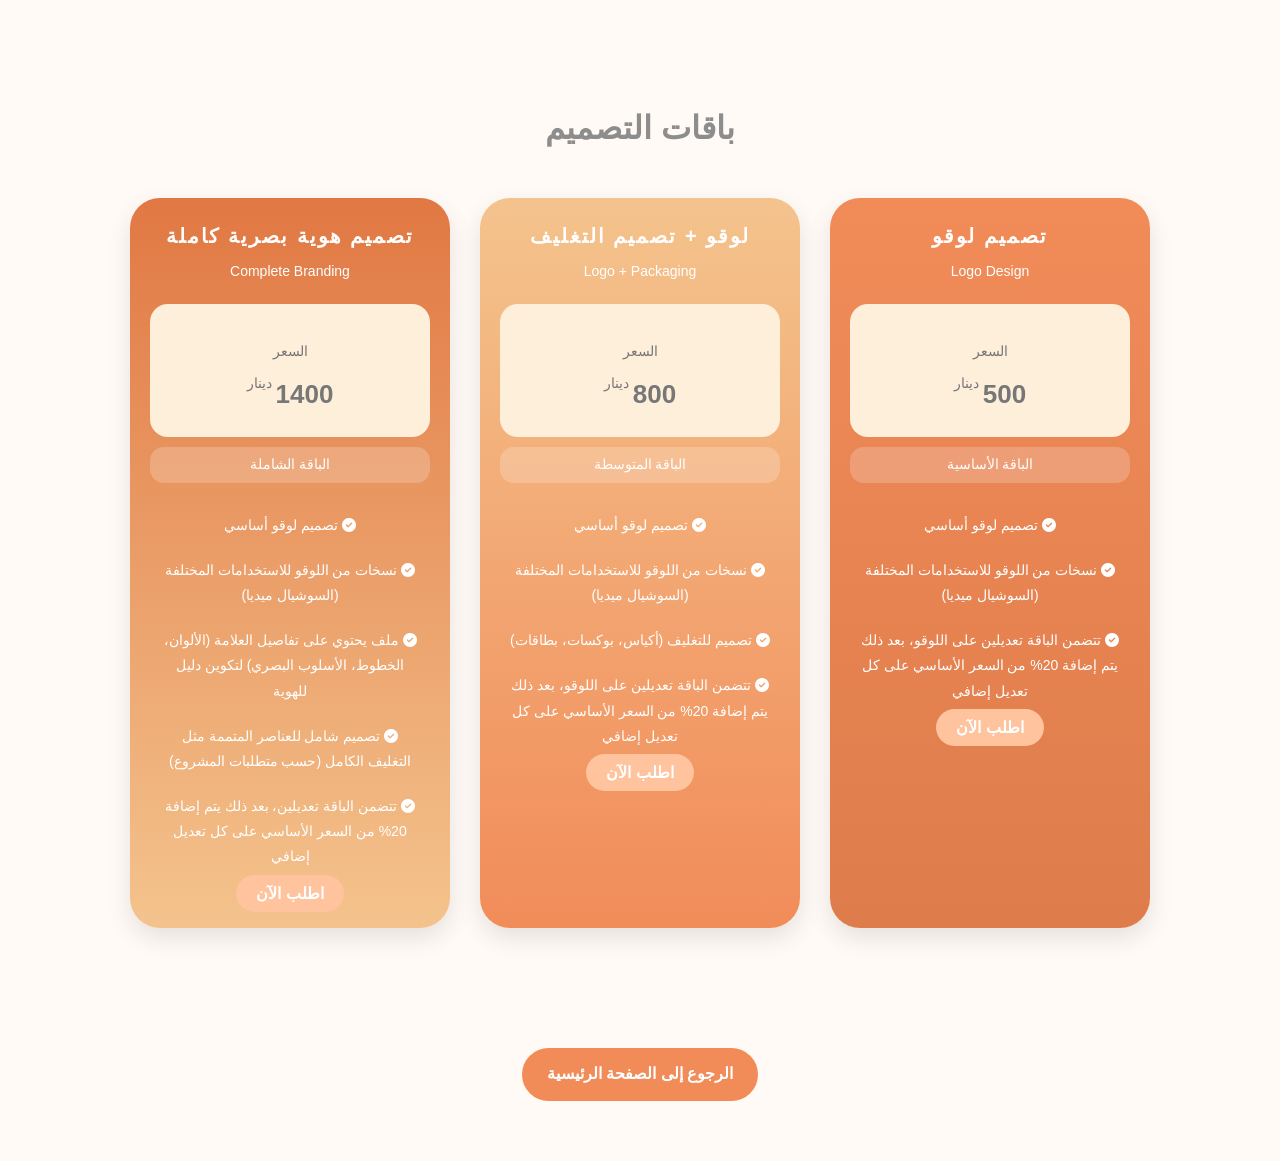
==== package1.html @ 09b7739d "Initial commit" ====
<!DOCTYPE html>
<html lang="ar">
<head>
  <meta charset="UTF-8">
  <title>باقات التصميم</title>
  <link rel="stylesheet" href="styles2.css">
  <link rel="stylesheet" href="https://cdnjs.cloudflare.com/ajax/libs/font-awesome/6.5.0/css/all.min.css">
</head>
<body>

<section  class="pricing-section">
  <h2 class="pricing-title">باقات التصميم</h2>
  <div class="pricing-container">

    <!-- Basic Package -->
    <div class="pricing-card basic">
      <h3>تصميم لوقو</h3>
      <p class="subtext">Logo Design</p>
      <div class="price"><span>السعر</span> <br> <strong>500</strong><small> دينار</small></div>
      <p class="tagline">الباقة الأساسية</p>
      <ul>
        <li><i class="fas fa-check-circle"></i> تصميم لوقو أساسي</li>
        <li><i class="fas fa-check-circle"></i> نسخات من اللوقو للاستخدامات المختلفة (السوشيال ميديا)</li>
        <li><i class="fas fa-check-circle"></i> تتضمن الباقة تعديلين على اللوقو، بعد ذلك يتم إضافة 20% من السعر الأساسي على كل تعديل إضافي</li>
      </ul>
      <a href="#" class="btn">اطلب الآن</a>
    </div>

    <!-- Standard Package -->
    <div class="pricing-card standard">
      <h3>لوقو + تصميم التغليف</h3>
      <p class="subtext">Logo + Packaging</p>
      <div class="price"><span>السعر</span> <br> <strong>800</strong><small> دينار</small></div>
      <p class="tagline">الباقة المتوسطة</p>
      <ul>
        <li><i class="fas fa-check-circle"></i> تصميم لوقو أساسي</li>
        <li><i class="fas fa-check-circle"></i> نسخات من اللوقو للاستخدامات المختلفة (السوشيال ميديا)</li>
        <li><i class="fas fa-check-circle"></i> تصميم للتغليف (أكياس، بوكسات، بطاقات)</li>
        <li><i class="fas fa-check-circle"></i> تتضمن الباقة تعديلين على اللوقو، بعد ذلك يتم إضافة 20% من السعر الأساسي على كل تعديل إضافي</li>
      </ul>
      <a href="#" class="btn">اطلب الآن</a>
    </div>

    <!-- Premium Package -->
    <div class="pricing-card premium">
      <h3>تصميم هوية بصرية كاملة</h3>
      <p class="subtext">Complete Branding</p>
      <div class="price"><span>السعر</span> <br> <strong>1400</strong><small> دينار</small></div>
      <p class="tagline">الباقة الشاملة</p>
      <ul>
        <li><i class="fas fa-check-circle"></i> تصميم لوقو أساسي</li>
        <li><i class="fas fa-check-circle"></i> نسخات من اللوقو للاستخدامات المختلفة (السوشيال ميديا)</li>
        <li><i class="fas fa-check-circle"></i> ملف يحتوي على تفاصيل العلامة (الألوان، الخطوط، الأسلوب البصري) لتكوين دليل للهوية</li>
        <li><i class="fas fa-check-circle"></i> تصميم شامل للعناصر المتممة مثل التغليف الكامل (حسب متطلبات المشروع)</li>
        <li><i class="fas fa-check-circle"></i> تتضمن الباقة تعديلين، بعد ذلك يتم إضافة 20% من السعر الأساسي على كل تعديل إضافي</li>
      </ul>
      <a href="#" class="btn">اطلب الآن</a>
    </div>




  </div>
</section>


<section>

<div class="back-to-main">
  <a href="index.html#packages-section">  الرجوع إلى الصفحة الرئيسية</a>
</div>


</section>

</body>
</html>
---- styles2.css ----
/* Reset */
* {
  margin: 0;
  padding: 0;
}

body {
  font-family: 'Cairo', sans-serif;
  background-color: #fffaf5;
  color: #333;
  line-height: 1.8;
  direction: rtl;
  text-align: right; 
  padding: 40px 20px;
}

/* Package Detail Section */
.package-detail {
  padding: 40px 30px;
  box-shadow: 0 10px 25px rgba(0, 0, 0, 0.1);
}

.package-detail h2 {
  font-size: 28px;
  margin-bottom: 20px;
  text-align: center;
}

.package-detail p {
  font-size: 18px;
  margin-bottom: 10px;
  color: #222;
}

.view-details {
  padding: 12px 25px;
  background-color: #f18c59;
  color: white;
  border-radius: 10px;
  font-weight: bold;
  transition: background-color 0.3s ease;
}

.view-details:hover {
  background-color: #e17843;
}

.pricing-section {
  padding: 60px 20px;
  text-align: center;
}

.pricing-title {
  font-size: 32px;
  margin-bottom: 40px;
  color: #8d8d8d;
}

.pricing-container {
  display: flex;
  justify-content: center;
  gap: 30px;
}

.pricing-card {
  width: 280px;
  background: white;
  border-radius: 30px;
  padding: 20px;
  box-shadow: 0 10px 25px rgba(0,0,0,0.1);
  transition: transform 0.3s;
}

.pricing-card:hover {
  transform: translateY(-10px);
}

.pricing-card h3 {
  font-size: 20px;
  margin-bottom: 5px;
  letter-spacing: 2px;
  color: white;
}

.pricing-card .subtext {
  font-size: 14px;
  color: white;
  margin-bottom: 20px;
}

.price {
  background: #feefdb;
  padding: 20px 10px;
  margin: 10px 0;
  border-radius: 18px;
  font-size: 26px;
  color: rgb(119, 119, 119);
}

.price span {
  font-size: 14px;
  color: rgb(119, 119, 119);
}

.price small {
  font-size: 14px;
  vertical-align: top;
}

.tagline {
  background-color: rgba(255,255,255,0.2);
  padding: 5px 0;
  font-size: 14px;
  color: white;
  border-radius: 14px;
  margin-bottom: 20px;
}

ul {
  list-style: none;
}

ul li {
  padding: 10px;
  font-size: 14px;
}


.btn {
  padding: 10px 20px;
  background-color: rgb(255, 195, 158);
  color: inherit;
  border-radius: 25px;
  font-weight: bold;
  text-decoration: none;
  transition: 0.3s;

}

.btn:hover {
  background-color: rgba(255,255,255,0.8);
}

/* Color themes with your palette */
.basic {
  background: linear-gradient(to bottom, #f18c59, #de7c4b);
  color: white;
}

.standard {
  background: linear-gradient(to bottom, #f4c38d, #f18c59);
  color: white;
}

.premium {
  background: linear-gradient(to bottom, #e17843, #f4c38d);
  color: white;
}

.back-to-main {
  display: flex;
  justify-content: center;
  align-items: center;
  margin-top: 60px;
  padding-bottom: 20px;
  
  
}

.back-to-main a {
  padding: 12px 25px;
  background-color: #f18c59;
  color: white;
  text-decoration: none;
  border-radius: 30px;
  font-weight: bold;
  transition: background-color 0.3s ease;
}

.back-to-main a:hover {
  background-color: #f4c38d;
}
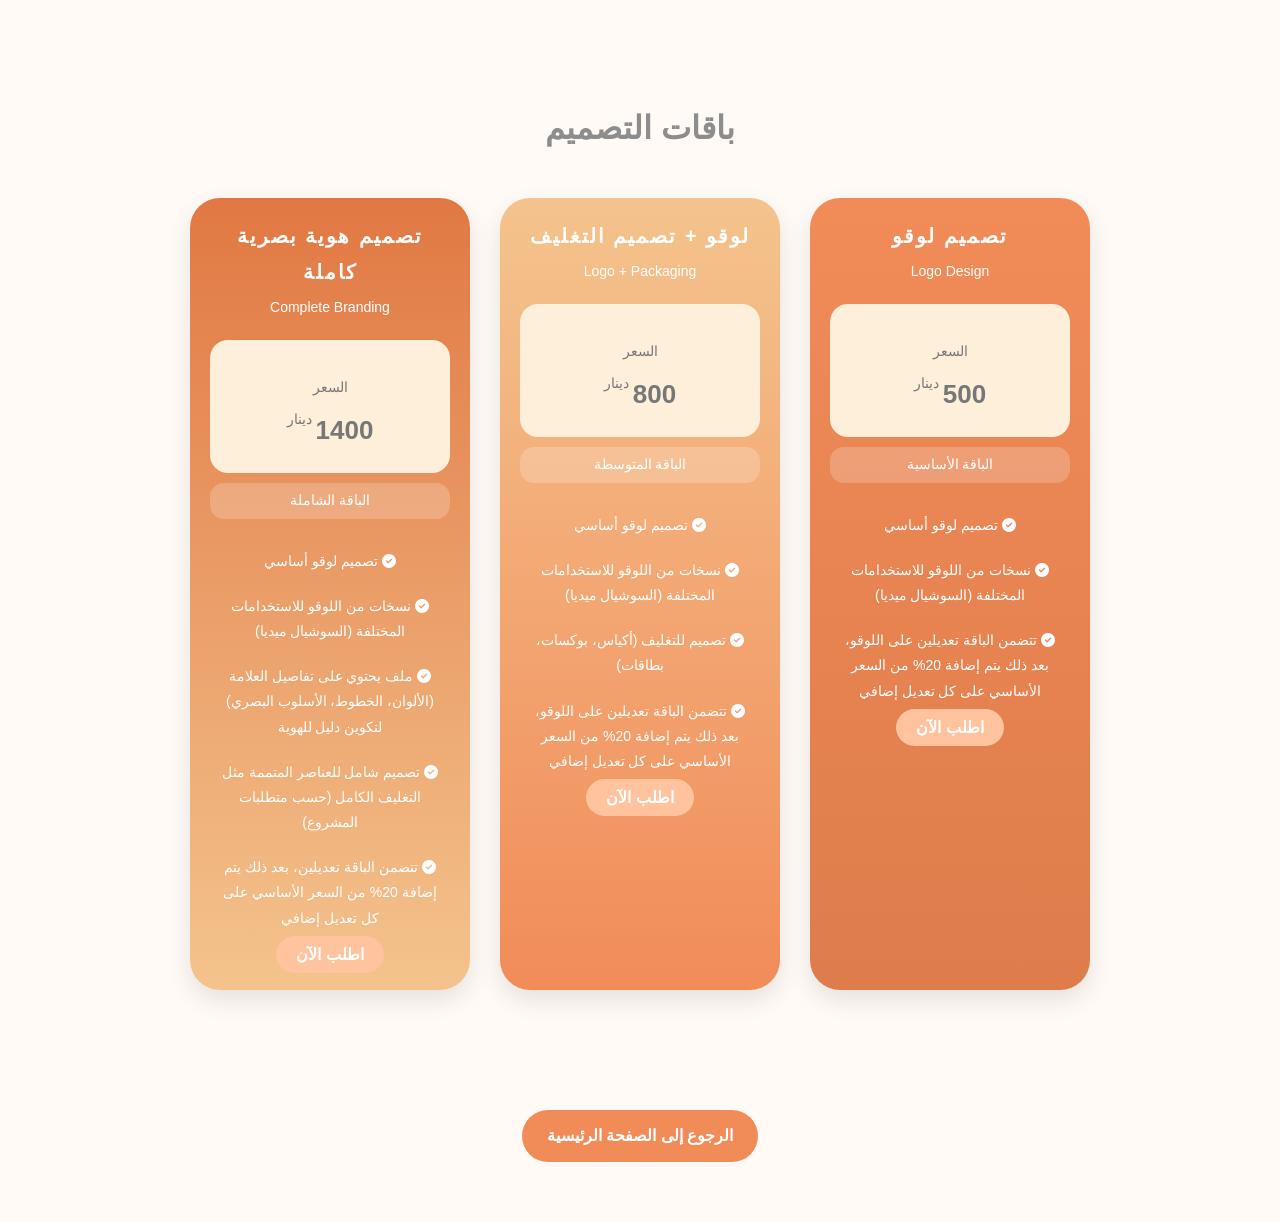
==== commit 21eba4fa: "responsive" ====
--- a/package1.html
+++ b/package1.html
@@ -2,6 +2,7 @@
 <html lang="ar">
 <head>
   <meta charset="UTF-8">
+  <meta name="viewport" content="width=device-width, initial-scale=1.0">
   <title>باقات التصميم</title>
   <link rel="stylesheet" href="styles2.css">
   <link rel="stylesheet" href="https://cdnjs.cloudflare.com/ajax/libs/font-awesome/6.5.0/css/all.min.css">
--- a/styles2.css
+++ b/styles2.css
@@ -2,6 +2,11 @@
 * {
   margin: 0;
   padding: 0;
+  box-sizing: border-box;
+}
+
+html {
+  overflow-x: hidden;
 }
 
 body {
@@ -10,8 +15,9 @@
   color: #333;
   line-height: 1.8;
   direction: rtl;
-  text-align: right; 
+  text-align: right;
   padding: 40px 20px;
+  overflow-x: hidden;
 }
 
 /* Package Detail Section */
@@ -179,4 +185,34 @@
 
 .back-to-main a:hover {
   background-color: #f4c38d;
+}
+
+/* Responsive */
+@media (max-width: 900px) {
+  .pricing-container {
+    flex-wrap: wrap;
+  }
+
+  .pricing-card {
+    width: min(320px, 100%);
+  }
+}
+
+@media (max-width: 480px) {
+  body {
+    padding: 24px 14px;
+  }
+
+  .pricing-title {
+    font-size: 26px;
+  }
+
+  .pricing-card {
+    padding: 18px;
+  }
+
+  .back-to-main a {
+    padding: 12px 20px;
+    font-size: 14px;
+  }
 }
